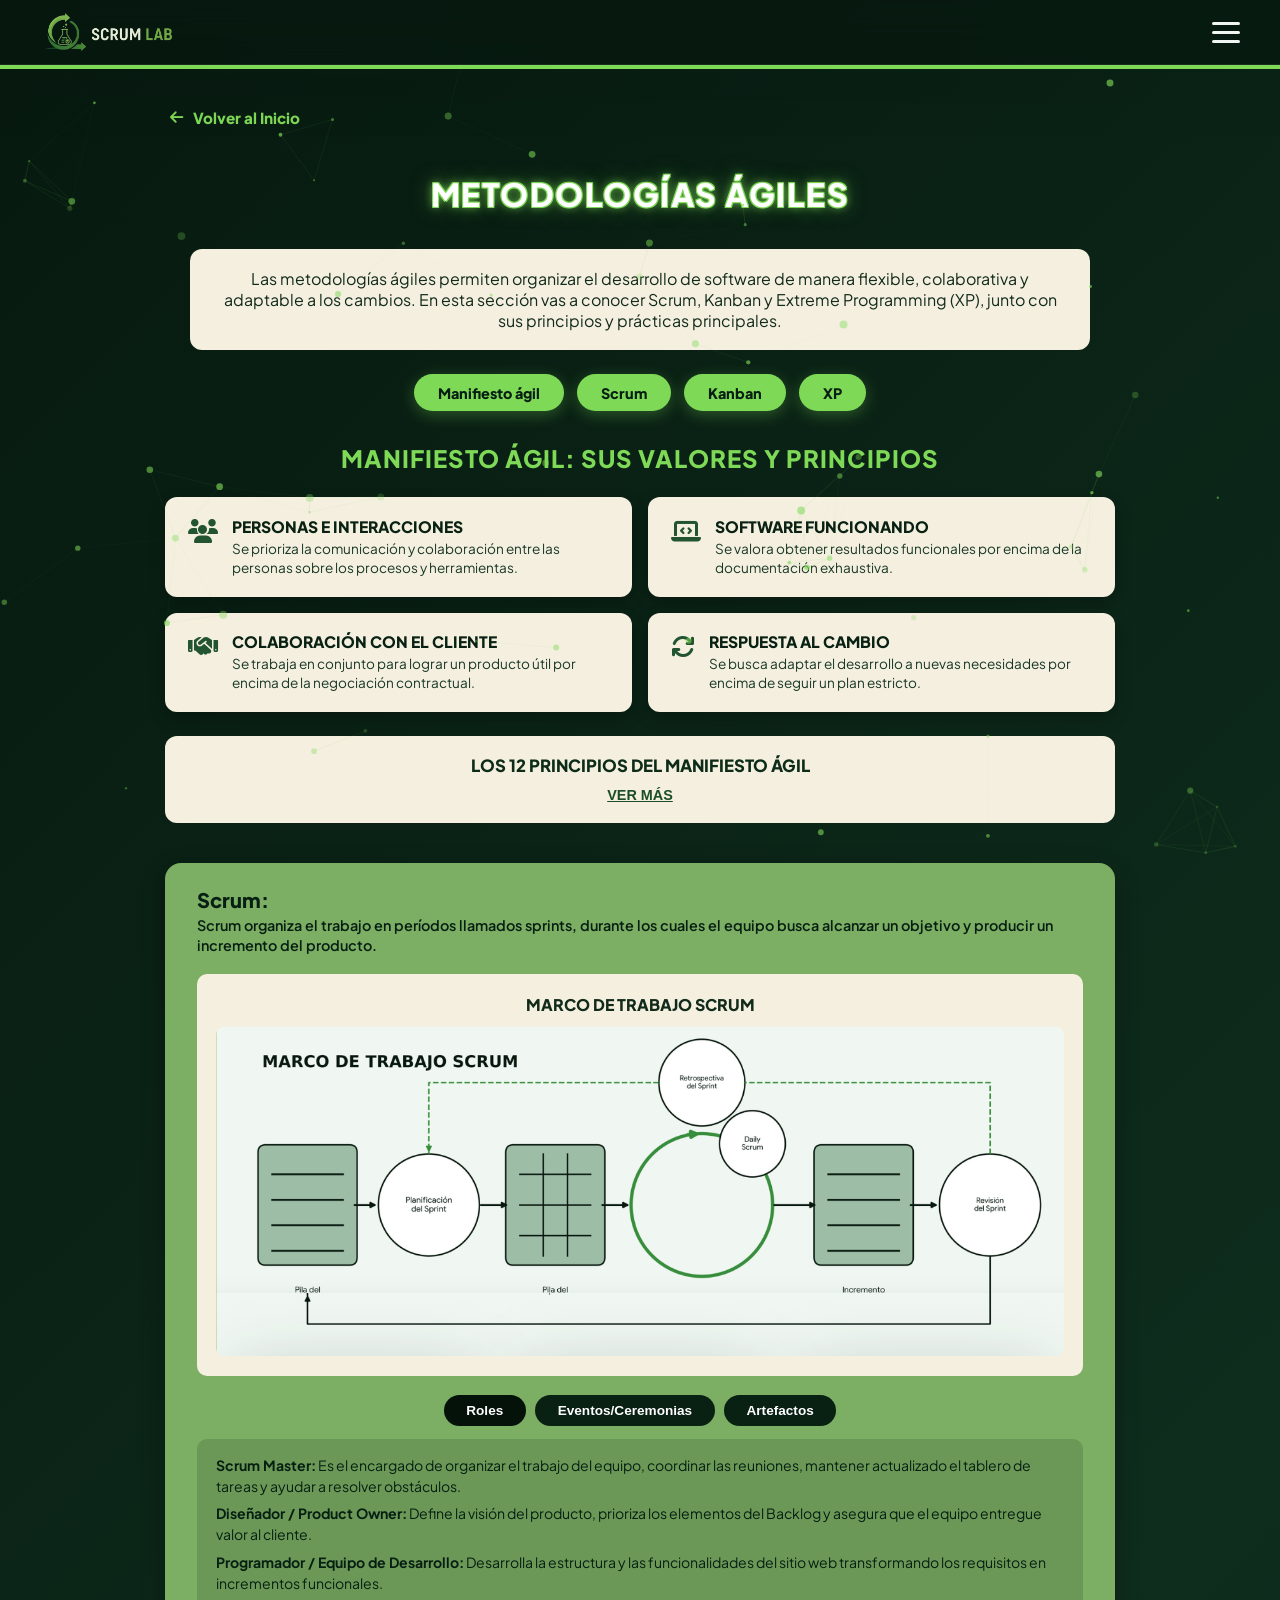
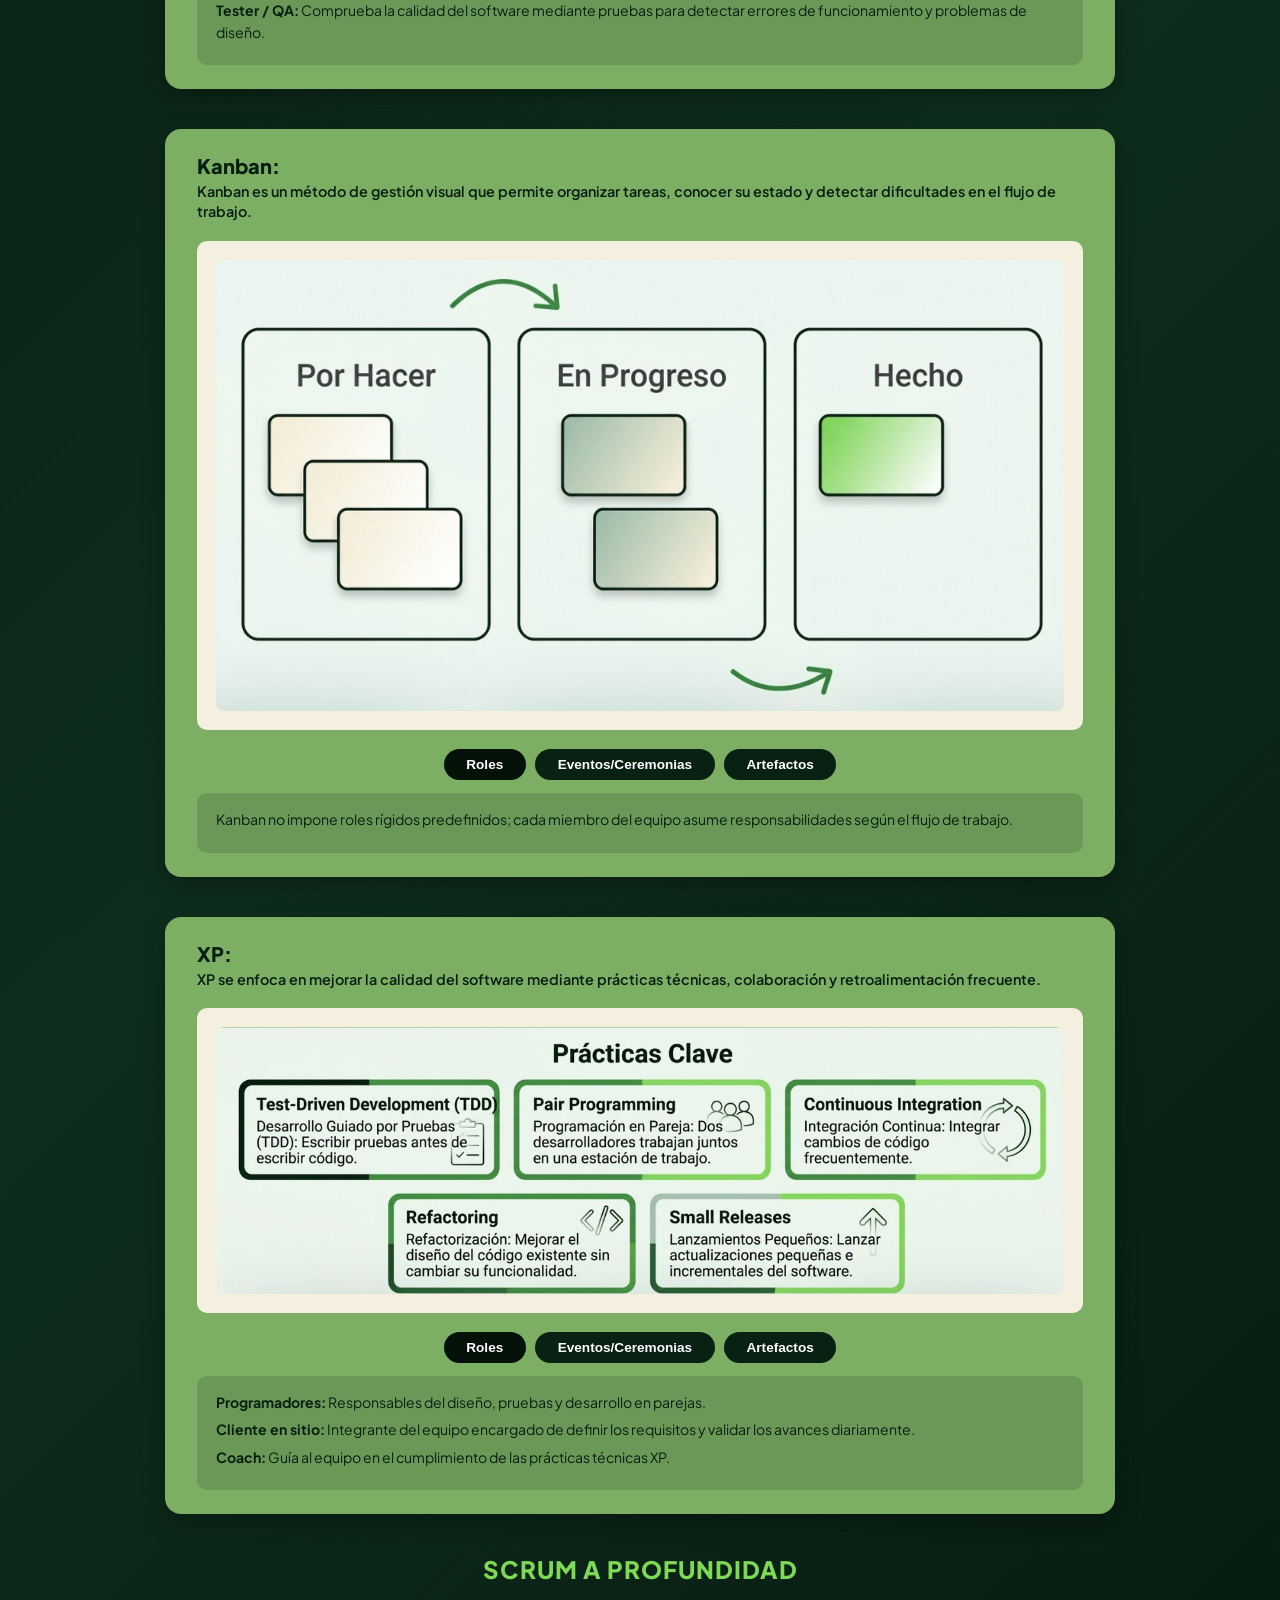
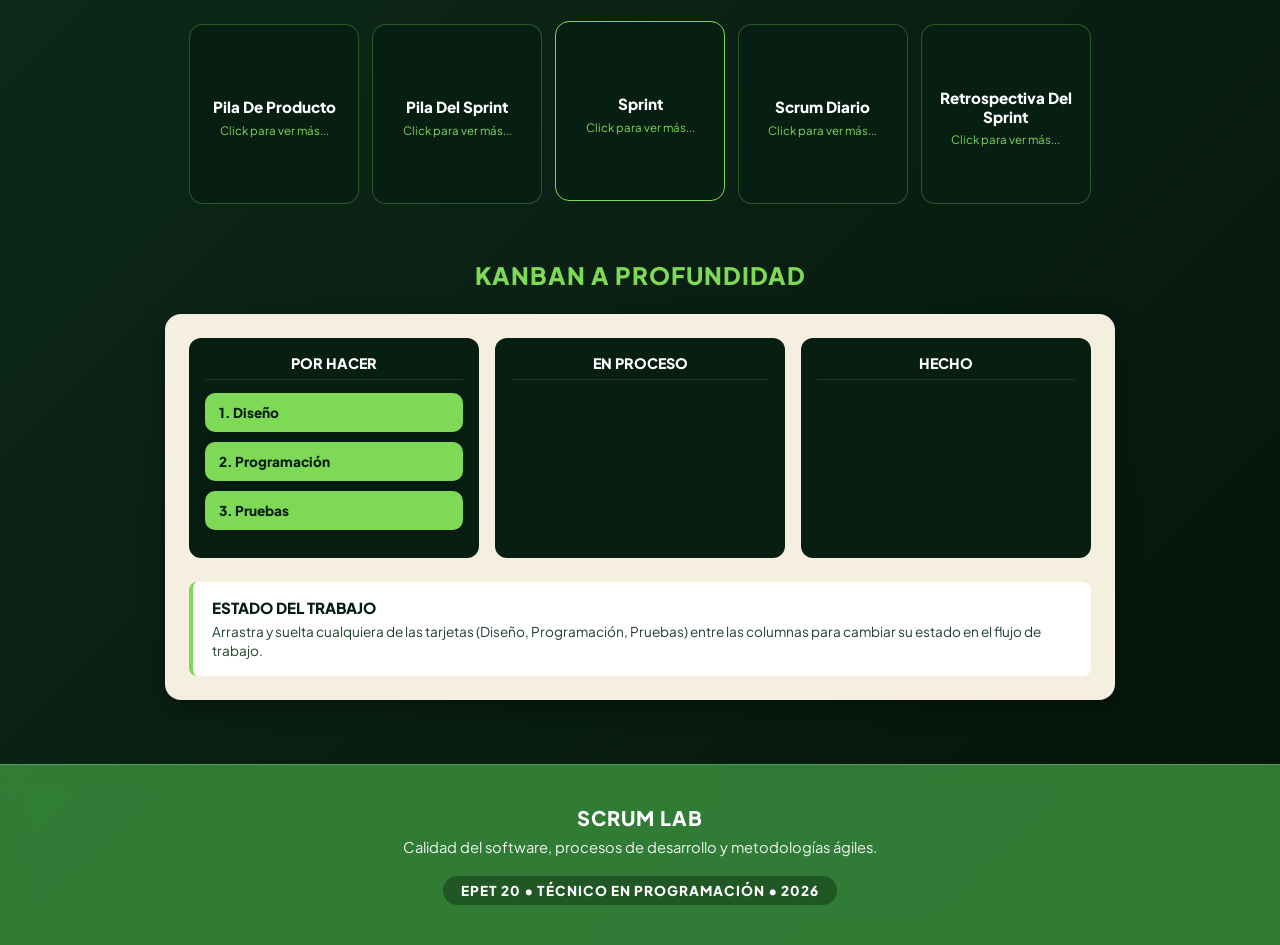
==== agiles.html @ 8c1c292a "Actualicé el diseño y los estilos" ====
<!DOCTYPE html>
<html lang="es">
<head>
  <meta charset="UTF-8">
  <meta name="viewport" content="width=device-width, initial-scale=1.0">
  <title>Metodologías Ágiles - SCRUM LAB</title>
  <link rel="stylesheet" href="https://cdnjs.cloudflare.com/ajax/libs/font-awesome/6.4.0/css/all.min.css">
  <link href="https://fonts.googleapis.com/css2?family=Plus+Jakarta+Sans:wght@300;400;600;700;800;900&display=swap" rel="stylesheet">
  <link rel="stylesheet" href="styles.css">
  <link rel="stylesheet" href="agiles.css">
</head>
<body>

  <canvas id="particles-canvas"></canvas>

  <header class="navbar">
    <a href="index.html" class="logo-mini-link">
      <div class="logo-mini">
        <img src="imagenes/logoheader.png" alt="Logo Scrum Lab Mini" class="header-logo-img">
      </div>
    </a>
    <button class="menu-toggle" id="menuBtn" aria-label="Abrir menú">
      <span></span>
      <span></span>
      <span></span>
    </button>
  </header>

  <!-- Mega Menú Desplegable -->
  <div class="mega-menu" id="megaMenu">
    <div class="mega-menu-content">
      <div class="menu-col">
        <h3><i class="fa-solid fa-shield-halved"></i> Gestión de la Calidad</h3>
        <ul>
          <li><a href="gestion.html"><i class="fa-solid fa-angle-right"></i> Fundamentos</a></li>
          <li><a href="gestion.html#aseguramiento"><i class="fa-solid fa-angle-right"></i> Técnicas de Aseguramiento</a></li>
          <li><a href="gestion.html#herramientas"><i class="fa-solid fa-angle-right"></i> Herramientas de Calidad</a></li>
        </ul>
      </div>

      <div class="menu-col">
        <h3><i class="fa-solid fa-diagram-project"></i> Procesos de Desarrollo</h3>
        <ul>
          <li><a href="procesos.html"><i class="fa-solid fa-angle-right"></i> Ciclo de Vida del Software</a></li>
          <li><a href="procesos.html#modelos-tradicionales"><i class="fa-solid fa-angle-right"></i> Modelos Tradicionales</a></li>
        </ul>

        <h3><i class="fa-solid fa-bolt"></i> Metodologías Ágiles</h3>
        <ul>
          <li><a href="agiles.html"><i class="fa-solid fa-angle-right"></i> Scrum, Kanban, XP</a></li>
          <li><a href="agiles.html#scrum-profundidad"><i class="fa-solid fa-angle-right"></i> Scrum a Profundidad</a></li>
          <li><a href="agiles.html#kanban-profundidad"><i class="fa-solid fa-angle-right"></i> Kanban a Profundidad</a></li>
        </ul>
      </div>

      <div class="menu-col">
        <h3><i class="fa-solid fa-graduation-cap"></i> Recursos y Aprendizaje</h3>
        <ul>
          <li><a href="recursos.html"><i class="fa-solid fa-angle-right"></i> Glosario</a></li>
          <li><a href="recursos.html"><i class="fa-solid fa-angle-right"></i> Preguntas Frecuentes</a></li>
          <li><a href="recursos.html"><i class="fa-solid fa-angle-right"></i> Enlaces de Interés</a></li>
          <li><a href="recursos.html"><i class="fa-solid fa-angle-right"></i> Ejercicios y Casos Prácticos</a></li>
        </ul>
      </div>

      <div class="menu-col">
        <h3><i class="fa-solid fa-users"></i> Sobre Nosotros</h3>
        <ul>
          <li><a href="nosotros.html"><i class="fa-solid fa-angle-right"></i> Información sobre el equipo</a></li>
          <li><a href="nosotros.html"><i class="fa-solid fa-angle-right"></i> Contacto</a></li>
        </ul>

        <h3><i class="fa-solid fa-scale-balanced"></i> Comparador</h3>
        <ul>
          <li><a href="index.html"><i class="fa-solid fa-angle-right"></i> Comparador de Metodologías</a></li>
        </ul>
      </div>
    </div>
  </div>

  <main class="page-container">
    <a href="index.html" class="back-btn"><i class="fa-solid fa-arrow-left"></i> Volver al Inicio</a>

    <!-- HERO DE METODOLOGÍAS ÁGILES -->
    <section class="hero-card-agiles">
      <h1 class="main-title-glow">METODOLOGÍAS ÁGILES</h1>
    </section>

    <div class="light-card wide-card text-center-card hero-intro-box">
      <p>Las metodologías ágiles permiten organizar el desarrollo de software de manera flexible, colaborativa y adaptable a los cambios. En esta sección vas a conocer Scrum, Kanban y Extreme Programming (XP), junto con sus principios y prácticas principales.</p>
    </div>

    <!-- NAVEGACIÓN RÁPIDA ENTRE SECCIONES -->
    <div class="nav-buttons-row">
      <a href="#manifiesto" class="agile-nav-btn">Manifiesto ágil</a>
      <a href="#scrum-section" class="agile-nav-btn">Scrum</a>
      <a href="#kanban-section" class="agile-nav-btn">Kanban</a>
      <a href="#xp-section" class="agile-nav-btn">XP</a>
    </div>

    <!-- SECCIÓN: MANIFIESTO ÁGIL -->
    <section id="manifiesto" class="section-wrapper">
      <div class="green-heading">
        <h2>MANIFIESTO ÁGIL: SUS VALORES Y PRINCIPIOS</h2>
      </div>

      <div class="values-grid">
        <div class="value-card" onclick="toggleValueDetail(this)">
          <div class="value-card-header">
            <i class="fa-solid fa-users value-icon"></i>
            <div>
              <h3>PERSONAS E INTERACCIONES</h3>
              <p>Se prioriza la comunicación y colaboración entre las personas sobre los procesos y herramientas.</p>
            </div>
          </div>
          <div class="value-detail">
            <p><strong>Detalle:</strong> La interacción constante en el equipo resuelve problemas más rápido que depender únicamente de procesos rígidos o herramientas complejas.</p>
          </div>
        </div>

        <div class="value-card" onclick="toggleValueDetail(this)">
          <div class="value-card-header">
            <i class="fa-solid fa-laptop-code value-icon"></i>
            <div>
              <h3>SOFTWARE FUNCIONANDO</h3>
              <p>Se valora obtener resultados funcionales por encima de la documentación exhaustiva.</p>
            </div>
          </div>
          <div class="value-detail">
            <p><strong>Detalle:</strong> La documentación es útil, pero la prueba definitiva de progreso es entregar versiones de software funcionales que aporten valor real.</p>
          </div>
        </div>

        <div class="value-card" onclick="toggleValueDetail(this)">
          <div class="value-card-header">
            <i class="fa-solid fa-handshake value-icon"></i>
            <div>
              <h3>COLABORACIÓN CON EL CLIENTE</h3>
              <p>Se trabaja en conjunto para lograr un producto útil por encima de la negociación contractual.</p>
            </div>
          </div>
          <div class="value-detail">
            <p><strong>Detalle:</strong> Trabajar en alianza estrecha con el cliente permite alinear el producto final con las necesidades cambiantes en tiempo real.</p>
          </div>
        </div>

        <div class="value-card" onclick="toggleValueDetail(this)">
          <div class="value-card-header">
            <i class="fa-solid fa-arrows-rotate value-icon"></i>
            <div>
              <h3>RESPUESTA AL CAMBIO</h3>
              <p>Se busca adaptar el desarrollo a nuevas necesidades por encima de seguir un plan estricto.</p>
            </div>
          </div>
          <div class="value-detail">
            <p><strong>Detalle:</strong> La agilidad abraza los cambios como oportunidades de mejora en lugar de verlos como imprevistos u obstáculos.</p>
          </div>
        </div>
      </div>

      <!-- TARJETA 12 PRINCIPIOS -->
      <div class="light-card principles-box">
        <h3>LOS 12 PRINCIPIOS DEL MANIFIESTO ÁGIL</h3>
        <button id="togglePrinciplesBtn" class="ver-mas-btn">VER MÁS</button>
        <div id="principlesContent" class="principles-list" style="display: none;">
          <ol>
            <li>Satisfacer al cliente mediante la entrega temprana y continua de software con valor.</li>
            <li>Aceptar que los requisitos cambien, incluso en etapas tardías del desarrollo.</li>
            <li>Entregar software funcional frecuentemente, entre pocas semanas y un par de meses.</li>
            <li>El equipo de desarrollo y los responsables del negocio deben trabajar juntos diariamente.</li>
            <li>Construir proyectos en torno a individuos motivados y darles el entorno necesario.</li>
            <li>El método más eficiente de comunicar información es la conversación cara a cara.</li>
            <li>El software funcionando es la medida principal de progreso.</li>
            <li>Los procesos ágiles promueven el desarrollo sostenible a un ritmo constante.</li>
            <li>La atención continua a la excelencia técnica y al buen diseño mejora la agilidad.</li>
            <li>La simplicidad, o el arte de maximizar la cantidad de trabajo no realizado, es esencial.</li>
            <li>Las mejores arquitecturas, requisitos y diseños emergen de equipos autoorganizados.</li>
            <li>A intervalos regulares, el equipo reflexiona sobre cómo ser más eficaz para ajustar su comportamiento.</li>
          </ol>
        </div>
      </div>
    </section>

    <!-- SECCIÓN: SCRUM -->
    <section id="scrum-section" class="section-wrapper green-frame-card">
      <div class="frame-header">
        <h2>Scrum:</h2>
        <p>Scrum organiza el trabajo en períodos llamados sprints, durante los cuales el equipo busca alcanzar un objetivo y producir un incremento del producto.</p>
      </div>

      <div class="diagram-container">
        <h3>MARCO DE TRABAJO SCRUM</h3>
        <div class="agile-image-frame">
          <img src="imagenes/marco-trabajo-scrum.png" alt="Marco de trabajo Scrum" class="process-diagram-image" onerror="this.src='https://via.placeholder.com/700x320/e8f4ec/122a1a?text=Diagrama+Marco+de+Trabajo+Scrum'">
        </div>
      </div>

      <div class="tab-buttons">
        <button class="tab-btn active" onclick="showTab('scrum', 'roles', this)">Roles</button>
        <button class="tab-btn" onclick="showTab('scrum', 'eventos', this)">Eventos/Ceremonias</button>
        <button class="tab-btn" onclick="showTab('scrum', 'artefactos', this)">Artefactos</button>
      </div>

      <div class="tab-content-container">
        <div id="scrum-roles" class="tab-pane active">
          <p><strong>Scrum Master:</strong> Es el encargado de organizar el trabajo del equipo, coordinar las reuniones, mantener actualizado el tablero de tareas y ayudar a resolver obstáculos.</p>
          <p><strong>Diseñador / Product Owner:</strong> Define la visión del producto, prioriza los elementos del Backlog y asegura que el equipo entregue valor al cliente.</p>
          <p><strong>Programador / Equipo de Desarrollo:</strong> Desarrolla la estructura y las funcionalidades del sitio web transformando los requisitos en incrementos funcionales.</p>
          <p><strong>Tester / QA:</strong> Comprueba la calidad del software mediante pruebas para detectar errores de funcionamiento y problemas de diseño.</p>
        </div>
        <div id="scrum-eventos" class="tab-pane">
          <p><strong>Sprint Planning:</strong> Reunión inicial donde se define el objetivo del Sprint y se seleccionan las tareas a desarrollar.</p>
          <p><strong>Daily Scrum:</strong> Reunión diaria de 15 minutos para sincronizar actividades y detectar bloqueos.</p>
          <p><strong>Sprint Review:</strong> Demostración del incremento terminado a los interesados al final del Sprint.</p>
          <p><strong>Sprint Retrospective:</strong> Evaluación interna del equipo para identificar mejoras en el proceso de trabajo.</p>
        </div>
        <div id="scrum-artefactos" class="tab-pane">
          <p><strong>Product Backlog:</strong> Lista priorizada de todas las características, funciones y requisitos del proyecto.</p>
          <p><strong>Sprint Backlog:</strong> Conjunto de elementos del Product Backlog seleccionados para ser completados en el Sprint actual.</p>
          <p><strong>Incremento:</strong> La suma de todos los elementos completados durante un Sprint que cumplen la definición de "Hecho".</p>
        </div>
      </div>
    </section>

    <!-- SECCIÓN: KANBAN -->
    <section id="kanban-section" class="section-wrapper green-frame-card">
      <div class="frame-header">
        <h2>Kanban:</h2>
        <p>Kanban es un método de gestión visual que permite organizar tareas, conocer su estado y detectar dificultades en el flujo de trabajo.</p>
      </div>

      <div class="diagram-container">
        <div class="agile-image-frame">
          <img src="imagenes/tablero-kanban.png" alt="Tablero Kanban" class="process-diagram-image" onerror="this.src='https://via.placeholder.com/700x320/e8f4ec/122a1a?text=Diagrama+Tablero+Kanban'">
        </div>
      </div>

      <div class="tab-buttons">
        <button class="tab-btn active" onclick="showTab('kanban', 'roles', this)">Roles</button>
        <button class="tab-btn" onclick="showTab('kanban', 'eventos', this)">Eventos/Ceremonias</button>
        <button class="tab-btn" onclick="showTab('kanban', 'artefactos', this)">Artefactos</button>
      </div>

      <div class="tab-content-container">
        <div id="kanban-roles" class="tab-pane active">
          <p>Kanban no impone roles rígidos predefinidos; cada miembro del equipo asume responsabilidades según el flujo de trabajo.</p>
        </div>
        <div id="kanban-eventos" class="tab-pane">
          <p><strong>Reuniones de Cadencia:</strong> Revisiones del flujo de trabajo y reuniones diarias de stand-up para analizar el estado de las tarjetas en el tablero.</p>
        </div>
        <div id="kanban-artefactos" class="tab-pane">
          <p><strong>Tablero Kanban:</strong> Herramienta visual dividida en columnas (Por Hacer, En Proceso, Hecho) que refleja el estado real del trabajo.</p>
          <p><strong>Límites WIP:</strong> Restricciones explícitas en el número máximo de tareas simultáneas por columna.</p>
        </div>
      </div>
    </section>

<!-- SECCIÓN: XP -->
    <section id="xp-section" class="section-wrapper green-frame-card">
      <div class="frame-header">
        <h2>XP:</h2>
        <p>XP se enfoca en mejorar la calidad del software mediante prácticas técnicas, colaboración y retroalimentación frecuente.</p>
      </div>

      <div class="diagram-container">
        <div class="agile-image-frame">
          <img src="imagenes/practicas-clave-xp.png" alt="Prácticas clave de Extreme Programming (XP)" class="process-diagram-image" onerror="this.src='https://via.placeholder.com/700x320/e8f4ec/122a1a?text=Diagrama+Prácticas+XP'">
        </div>
      </div>

      <div class="tab-buttons">
        <button class="tab-btn active" onclick="showTab('xp', 'roles', this)">Roles</button>
        <button class="tab-btn" onclick="showTab('xp', 'eventos', this)">Eventos/Ceremonias</button>
        <button class="tab-btn" onclick="showTab('xp', 'artefactos', this)">Artefactos</button>
      </div>

      <div class="tab-content-container">
        <div id="xp-roles" class="tab-pane active">
          <p><strong>Programadores:</strong> Responsables del diseño, pruebas y desarrollo en parejas.</p>
          <p><strong>Cliente en sitio:</strong> Integrante del equipo encargado de definir los requisitos y validar los avances diariamente.</p>
          <p><strong>Coach:</strong> Guía al equipo en el cumplimiento de las prácticas técnicas XP.</p>
        </div>
        <div id="xp-eventos" class="tab-pane">
          <p><strong>Juego de la Planificación:</strong> Definición de lanzamientos e iteraciones entre el cliente y el equipo técnico.</p>
          <p><strong>Stand-up Meeting:</strong> Breve reunión diaria para coordinar el trabajo en pareja.</p>
        </div>
        <div id="xp-artefactos" class="tab-pane">
          <p><strong>Historias de Usuario:</strong> Tarjetas breves escritas por el cliente que describen la funcionalidad esperada.</p>
          <p><strong>Pruebas Automatizadas:</strong> Conjunto de tests que garantizan que el código no sufra regresiones.</p>
        </div>
      </div>
    </section>

    <!-- SECCIÓN: SCRUM A PROFUNDIDAD -->
    <section id="scrum-profundidad" class="section-wrapper">
      <div class="green-heading">
        <h2>SCRUM A PROFUNDIDAD</h2>
      </div>

      <div class="scrum-deep-container">
        <div class="scrum-deep-card" onclick="expandScrumCard(this)">
          <h4>Pila de producto</h4>
          <p class="summary-text">Click para ver más...</p>
          <div class="expanded-info">
            <p>Es el listado dinámico y priorizado de todas las funcionalidades, mejoras y correcciones requeridas en el producto. El Product Owner se encarga de mantenerlo actualizado.</p>
          </div>
        </div>

        <div class="scrum-deep-card" onclick="expandScrumCard(this)">
          <h4>Pila del sprint</h4>
          <p class="summary-text">Click para ver más...</p>
          <div class="expanded-info">
            <p>Es el conjunto de tareas seleccionadas de la Pila de Producto que el equipo se compromete a completar durante el Sprint actual.</p>
          </div>
        </div>

        <div class="scrum-deep-card active-card" onclick="expandScrumCard(this)">
          
          <h4>Sprint</h4>
          <p class="summary-text">Click para ver más...</p>
          <div class="expanded-info">
            <p>Es el corazón de Scrum: un contenedor de tiempo fijo (usualmente de 1 a 4 semanas) durante el cual se crea un incremento de producto terminado y utilizable.</p>
          </div>
        </div>

        <div class="scrum-deep-card" onclick="expandScrumCard(this)">
          <h4>Scrum diario</h4>
          <p class="summary-text">Click para ver más...</p>
          <div class="expanded-info">
            <p>Una reunión de 15 minutos en la que el equipo evalúa el progreso hacia el Objetivo del Sprint, sincroniza las tareas y detecta bloqueos.</p>
          </div>
        </div>

        <div class="scrum-deep-card" onclick="expandScrumCard(this)">
          <h4>Retrospectiva del sprint</h4>
          <p class="summary-text">Click para ver más...</p>
          <div class="expanded-info">
            <p>Reunión al finalizar el Sprint donde el equipo inspecciona su forma de trabajar para planificar mejoras continuas.</p>
          </div>
        </div>
      </div>
    </section>

    <!-- SECCIÓN: KANBAN A PROFUNDIDAD (TABLERO DRAG & DROP) -->
    <section id="kanban-profundidad" class="section-wrapper">
      <div class="green-heading">
        <h2>KANBAN A PROFUNDIDAD</h2>
      </div>

      <div class="kanban-interactive-wrapper">
        <div class="kanban-board">
          
          <!-- COLUMNA 1: POR HACER -->
          <div class="kanban-column" data-status="POR HACER" ondragover="allowDrop(event)" ondrop="drop(event)">
            <h3>POR HACER</h3>
            <div class="kanban-cards-container">
              <div class="kanban-task-card" draggable="true" ondragstart="drag(event)" id="task-1" data-task="Diseño" data-desc="Fase de conceptualización de la interfaz y maquetación de wireframes.">
                1. Diseño
              </div>
              <div class="kanban-task-card" draggable="true" ondragstart="drag(event)" id="task-2" data-task="Programación" data-desc="Escritura del código HTML, CSS y JavaScript para dar funcionalidad al sitio web.">
                2. Programación
              </div>
              <div class="kanban-task-card" draggable="true" ondragstart="drag(event)" id="task-3" data-task="Pruebas" data-desc="Ejecución de casos de prueba para garantizar la calidad y usabilidad.">
                3. Pruebas
              </div>
            </div>
          </div>

          <!-- COLUMNA 2: EN PROCESO -->
          <div class="kanban-column" data-status="EN PROCESO" ondragover="allowDrop(event)" ondrop="drop(event)">
            <h3>EN PROCESO</h3>
            <div class="kanban-cards-container">
              <!-- Tarjetas soltadas aquí -->
            </div>
          </div>

          <!-- COLUMNA 3: HECHO -->
          <div class="kanban-column" data-status="HECHO" ondragover="allowDrop(event)" ondrop="drop(event)">
            <h3>HECHO</h3>
            <div class="kanban-cards-container">
              <!-- Tarjetas completadas -->
            </div>
          </div>

        </div>

        <div class="kanban-status-info" id="kanbanStatusInfo">
          <h4 id="statusTitle">ESTADO DEL TRABAJO</h4>
          <p id="statusDescription">Arrastra y suelta cualquiera de las tarjetas (Diseño, Programación, Pruebas) entre las columnas para cambiar su estado en el flujo de trabajo.</p>
        </div>
      </div>
    </section>

  </main>

  <footer class="footer-banner">
    <h2>SCRUM LAB</h2>
    <p>Calidad del software, procesos de desarrollo y metodologías ágiles.</p>
    <div class="epet-tag">
      EPET 20 • TÉCNICO EN PROGRAMACIÓN • 2026
    </div>
  </footer>

  <script src="gestion.js"></script>
  <script src="agiles.js"></script>
</body>
</html>
---- styles.css ----
:root {
  --bg-gradient: linear-gradient(135deg, #07190f 0%, #0e2d1d 50%, #05140b 100%);
  --highlight-card-bg: rgba(56, 142, 60, 0.22);
  --highlight-card-border: rgba(126, 217, 87, 0.45);
  --card-hover-border: rgba(126, 217, 87, 0.85);
  --card-glow: rgba(126, 217, 87, 0.25);

  --accent-green: #388e3c;
  --accent-lime: #7ed957;
  --text-light: #f0f7f2;
  --text-dark: #0b2114;
  --text-muted: #9ebda7;

  --font-family: 'Plus Jakarta Sans', sans-serif;
  --radius-sm: 12px;
  --radius-md: 18px;
  --radius-lg: 26px;
}

* {
  box-sizing: border-box;
  margin: 0;
  padding: 0;
}

html {
  scroll-behavior: smooth;
}

body {
  font-family: var(--font-family);
  background: var(--bg-gradient);
  color: var(--text-light);
  min-height: 100vh;
  position: relative;
  overflow-x: hidden;
}


#particles-canvas {
  position: fixed;
  top: 0;
  left: 0;
  width: 100%;
  height: 100%;
  pointer-events: none;
  z-index: 0;
}

.navbar {
  position: fixed;
  top: 0;
  left: 0;
  right: 0;
  height: 65px;
  background: rgba(7, 25, 15, 0.75);
  backdrop-filter: blur(14px);
  -webkit-backdrop-filter: blur(14px);
  display: flex;
  align-items: center;
  justify-content: space-between;
  padding: 0 2rem;
  z-index: 100;
  border-bottom: 1px solid rgba(255, 255, 255, 0.08);
}

.logo-mini {
  display: flex;
  align-items: center;
}

.header-logo-img {
  max-height: 40px;
  width: auto;
  object-fit: contain;
}

.menu-toggle {
  background: transparent;
  border: none;
  cursor: pointer;
  display: flex;
  flex-direction: column;
  gap: 6px;
  padding: 8px;
  z-index: 101;
}

.menu-toggle span {
  display: block;
  width: 28px;
  height: 3px;
  background-color: var(--text-light);
  border-radius: 3px;
  transition: all 0.3s ease;
}

.menu-toggle.active span:nth-child(1) {
  transform: translateY(9px) rotate(45deg);
}
.menu-toggle.active span:nth-child(2) {
  opacity: 0;
}
.menu-toggle.active span:nth-child(3) {
  transform: translateY(-9px) rotate(-45deg);
}

.mega-menu {
  position: fixed;
  top: 65px;
  left: 0;
  width: 100%;
  background: rgba(235, 242, 232, 0.96);
  backdrop-filter: blur(20px);
  box-shadow: 0 20px 40px rgba(0,0,0,0.5);
  max-height: 0;
  overflow: hidden;
  transition: max-height 0.4s ease-in-out;
  z-index: 99;
  border-bottom: 4px solid var(--accent-lime);
}

.mega-menu.open {
  max-height: 85vh;
  overflow-y: auto;
}

.mega-menu-content {
  max-width: 1200px;
  margin: 0 auto;
  padding: 2.5rem 2rem;
  display: grid;
  grid-template-columns: repeat(auto-fit, minmax(220px, 1fr));
  gap: 2rem;
  color: var(--text-dark);
}

.menu-col h3 {
  font-size: 0.95rem;
  color: #0d381d;
  text-transform: uppercase;
  letter-spacing: 0.5px;
  margin-bottom: 1rem;
  border-bottom: 2px solid #a3d9b1;
  padding-bottom: 0.4rem;
  display: flex;
  align-items: center;
  gap: 8px;
}

.menu-col ul {
  list-style: none;
  margin-bottom: 1.5rem;
}

.menu-col li {
  margin-bottom: 0.6rem;
}

.menu-col a {
  text-decoration: none;
  color: #1f422c;
  font-weight: 600;
  font-size: 0.9rem;
  transition: all 0.2s ease;
  display: flex;
  align-items: center;
  gap: 6px;
}

.menu-col a i {
  font-size: 0.8rem;
  transition: transform 0.2s ease;
}

.menu-col a:hover {
  color: #076127;
}

.menu-col a:hover i {
  transform: translateX(5px);
}

.main-container {
  position: relative;
  z-index: 1;
  max-width: 1050px;
  margin: 85px auto 40px auto;
  padding: 0 1.5rem;
}

.hero-section {
  text-align: center;
  margin-bottom: 2rem;
}

.main-logo-wrapper {
  display: flex;
  justify-content: center;
  margin-bottom: 0.5rem;
}

.main-logo-img {
  width: 100%;
  max-width: 270px;
  height: auto;
  object-fit: contain;
  filter: drop-shadow(0 10px 20px rgba(0,0,0,0.4));
}

.subtitle {
  font-size: 1.05rem;
  color: var(--text-muted);
  max-width: 650px;
  margin: 0.5rem auto 0 auto;
  font-weight: 400;
  line-height: 1.5;
}

.sections-title {
  text-align: center;
  font-size: 1.35rem;
  font-weight: 800;
  letter-spacing: 2px;
  color: #ffffff;
  margin-bottom: 1.8rem;
  text-transform: uppercase;
  text-shadow: 0 2px 10px rgba(0,0,0,0.5);
}

.sections-grid {
  display: grid;
  grid-template-columns: repeat(3, 1fr);
  gap: 1.3rem;
}

.card-link {
  text-decoration: none;
  color: inherit;
  display: block;
}

.card-link.full-width {
  grid-column: 1 / -1;
}

.highlight-style {
  background: var(--highlight-card-bg);
  backdrop-filter: blur(14px);
  -webkit-backdrop-filter: blur(14px);
  border: 1px solid var(--highlight-card-border);
  border-radius: var(--radius-md);
  padding: 1.5rem;
  transition: all 0.35s cubic-bezier(0.25, 0.8, 0.25, 1);
  box-shadow: 0 10px 30px rgba(0, 0, 0, 0.3);
  height: 100%;
  display: flex;
  flex-direction: column;
}

.highlight-style:hover {
  transform: translateY(-6px);
  border-color: var(--card-hover-border);
  box-shadow: 0 14px 35px rgba(0, 0, 0, 0.45), 0 0 20px var(--card-glow);
}

.card-header {
  display: flex;
  align-items: center;
  gap: 10px;
  margin-bottom: 0.8rem;
  border-bottom: 1px solid rgba(126, 217, 87, 0.25);
  padding-bottom: 0.6rem;
}

.card-header i {
  font-size: 1.5rem;
  color: var(--accent-lime);
  flex-shrink: 0;
}

.card-header h3 {
  font-size: 1.05rem;
  font-weight: 700;
  line-height: 1.3;
  color: #ffffff;
}

.card-list {
  list-style: none;
  padding-left: 0;
}

.card-list li {
  font-size: 0.88rem;
  color: #c9e6d2;
  margin-bottom: 0.4rem;
  position: relative;
  padding-left: 14px;
  line-height: 1.4;
}

.card-list li::before {
  content: "•";
  position: absolute;
  left: 0;
  color: var(--accent-lime);
  font-size: 1.1rem;
  line-height: 1;
}

.card-desc {
  font-size: 0.88rem;
  color: #c9e6d2;
  line-height: 1.5;
}

.horizontal-card {
  flex-direction: row;
  align-items: center;
  padding: 1.2rem 2.2rem;
  gap: 2rem;
}

.card-header-horizontal {
  display: flex;
  align-items: center;
  gap: 12px;
}

.card-header-horizontal i {
  font-size: 1.8rem;
  color: var(--accent-lime);
}

.card-header-horizontal h3 {
  font-size: 1.15rem;
  font-weight: 700;
  color: #ffffff;
  white-space: nowrap;
}

.divider-vertical {
  width: 1px;
  height: 38px;
  background: rgba(126, 217, 87, 0.3);
}

.inline-list {
  display: flex;
  flex-direction: column;
  gap: 0.3rem;
}

.footer-banner {
  background: rgba(56, 142, 60, 0.85);
  backdrop-filter: blur(12px);
  color: #ffffff;
  text-align: center;
  padding: 2.5rem 1.5rem;
  margin-top: 4rem;
  position: relative;
  z-index: 1;
  border-top: 1px solid rgba(255,255,255,0.2);
}

.footer-banner h2 {
  font-size: 1.25rem;
  letter-spacing: 1px;
  margin-bottom: 0.5rem;
  font-weight: 800;
}

.footer-banner p {
  font-size: 0.92rem;
  opacity: 0.95;
  margin-bottom: 1.2rem;
}

.epet-tag {
  display: inline-block;
  font-weight: 800;
  letter-spacing: 1px;
  font-size: 0.85rem;
  background: rgba(0,0,0,0.3);
  padding: 6px 18px;
  border-radius: 20px;
}

@media (max-width: 850px) {
  .sections-grid {
    grid-template-columns: repeat(2, 1fr);
  }
}

@media (max-width: 580px) {
  .sections-grid {
    grid-template-columns: 1fr;
  }
  .horizontal-card {
    flex-direction: column;
    align-items: flex-start;
    gap: 1rem;
  }
  .divider-vertical {
    width: 100%;
    height: 1px;
  }
}
---- agiles.css ----
/* =========================================================
   ESTILOS COMPLETOS Y OPTIMIZADOS - METODOLOGÍAS ÁGILES (agiles.css)
   ========================================================= */

/* Corrección de espaciado superior para evitar que la barra de navegación tape el contenido */
.page-container {
  padding-top: 100px;
  max-width: 1100px;
  margin: 0 auto;
  padding-left: 1rem;
  padding-right: 1rem;
}

/* =========================================================
   ESTILO DEL BOTÓN "VOLVER AL INICIO" (UBICADO MÁS A LA DERECHA)
   ========================================================= */
.back-btn {
  display: inline-flex;
  align-items: center;
  gap: 0.6rem;
  background: transparent;
  color: #7ed957;
  border: none;
  padding: 0.5rem 0;
  font-weight: 800;
  font-size: 0.95rem;
  text-decoration: none;
  margin-bottom: 1.5rem;
  margin-left: 4rem; /* <--- Ajusta este valor (ej. 2rem, 4rem o píxeles) según qué tan a la derecha lo quieras */
  transition: all 0.3s ease;
}

.back-btn:hover {
  color: #96e673;
  transform: translateX(-4px);
}

.hero-card-agiles {
  background: transparent !important;
  border: none !important;
  box-shadow: none !important;
  text-align: center;
  padding: 1rem 0 1rem 0;
}

/* Estilo y visibilidad del título principal */
.main-title-glow {
  font-size: 2rem;
  font-weight: 900;
  text-transform: uppercase;
  letter-spacing: 1.5px;
  color: #ffffff;
  text-align: center;
  text-shadow: 
    0 0 8px rgba(126, 217, 87, 0.8),
    0 0 20px rgba(126, 217, 87, 0.5),
    -1px -1px 0 #7ed957,
     1px -1px 0 #7ed957,
    -1px  1px 0 #7ed957,
     1px  1px 0 #7ed957;
  margin: 0 auto 1.2rem auto;
  line-height: 1.2;
}

/* Centrado global para títulos de sección */
.green-heading {
  text-align: center;
  margin-bottom: 1.5rem;
}

.green-heading h2 {
  text-align: center !important;
  font-size: 1.5rem;
  font-weight: 900;
  color: #7ed957;
  text-transform: uppercase;
  letter-spacing: 1px;
}

.hero-intro-box {
  margin-bottom: 1.5rem;
  background: #f4efdf;
  border-radius: 12px;
  padding: 1.2rem 1.5rem;
  color: #122a1a;
  max-width: 900px;
  margin-left: auto;
  margin-right: auto;
  text-align: center;
}

.nav-buttons-row {
  display: flex;
  justify-content: center;
  gap: 0.8rem;
  flex-wrap: wrap;
  margin-bottom: 2rem;
}

.agile-nav-btn {
  background: #7ed957;
  color: #071f13;
  padding: 0.6rem 1.5rem;
  border-radius: 20px;
  font-weight: 800;
  text-decoration: none;
  font-size: 0.9rem;
  box-shadow: 0 4px 15px rgba(126, 217, 87, 0.3);
  transition: all 0.3s ease;
}

.agile-nav-btn:hover {
  transform: translateY(-2px);
  background: #96e673;
}

/* =========================================================
   MANIFIESTO ÁGIL (VALORES Y PRINCIPIOS)
   ========================================================= */

.values-grid {
  display: grid;
  grid-template-columns: repeat(2, 1fr);
  gap: 1rem;
  margin-bottom: 1.5rem;
  max-width: 950px;
  margin-left: auto;
  margin-right: auto;
}

.value-card {
  background: #f4efdf;
  border-radius: 12px;
  padding: 1.1rem 1.3rem;
  color: #122a1a;
  cursor: pointer;
  border: 2px solid transparent;
  transition: all 0.3s ease;
  box-shadow: 0 6px 15px rgba(0,0,0,0.25);
}

.value-card:hover {
  border-color: #7ed957;
  transform: translateY(-2px);
}

.value-card-header {
  display: flex;
  align-items: flex-start;
  gap: 0.9rem;
}

.value-icon {
  font-size: 1.5rem;
  color: #235431;
  margin-top: 2px;
}

.value-card h3 {
  font-size: 0.98rem;
  font-weight: 900;
  color: #092113;
  margin-bottom: 0.2rem;
}

.value-card p {
  font-size: 0.85rem;
  line-height: 1.4;
  color: #1a3826;
}

.value-detail {
  max-height: 0;
  overflow: hidden;
  transition: max-height 0.3s ease, margin-top 0.3s ease;
  background: rgba(126, 217, 87, 0.15);
  border-radius: 8px;
  padding: 0 0.6rem;
}

.value-card.open .value-detail {
  max-height: 100px;
  margin-top: 0.6rem;
  padding: 0.6rem;
  font-size: 0.82rem;
}

.principles-box {
  background: #f4efdf;
  border-radius: 12px;
  padding: 1.2rem 1.5rem;
  text-align: center;
  color: #122a1a;
  max-width: 950px;
  margin: 0 auto 2.5rem auto;
}

.principles-box h3 {
  font-size: 1.05rem;
  font-weight: 900;
  color: #0c2b18;
  margin-bottom: 0.4rem;
}

.ver-mas-btn {
  background: transparent;
  border: none;
  color: #1b4d27;
  font-weight: 800;
  text-decoration: underline;
  cursor: pointer;
  font-size: 0.9rem;
}

.principles-list {
  text-align: left;
  margin-top: 1rem;
  padding-top: 0.8rem;
  border-top: 2px solid #a8cbb1;
}

.principles-list ol {
  padding-left: 1.2rem;
  display: flex;
  flex-direction: column;
  gap: 0.4rem;
  font-size: 0.88rem;
  line-height: 1.4;
  color: #183623;
}

/* =========================================================
   MARCOS DE METODOLOGÍAS (SCRUM, KANBAN, XP)
   ========================================================= */

.green-frame-card {
  background: #7cae63;
  border-radius: 16px;
  padding: 1.5rem 2rem;
  color: #071f13;
  box-shadow: 0 8px 25px rgba(0,0,0,0.3);
  margin-bottom: 2.5rem;
  max-width: 950px;
  margin-left: auto;
  margin-right: auto;
}

.frame-header h2 {
  font-size: 1.25rem;
  font-weight: 900;
  margin-bottom: 0.2rem;
  color: #071f13;
}

.frame-header p {
  font-size: 0.9rem;
  font-weight: 600;
  line-height: 1.4;
  margin-bottom: 1.2rem;
}

.diagram-container {
  background: #f4efdf;
  border-radius: 10px;
  padding: 1.2rem;
  text-align: center;
  margin-bottom: 1.2rem;
  width: 100%;
  box-sizing: border-box;
  overflow: hidden;
}

.diagram-container h3 {
  font-size: 1rem;
  font-weight: 800;
  color: #122a1a;
  margin-bottom: 0.8rem;
}

/* AJUSTE PARA QUE NINGUNA IMAGEN SE SALGA DE LA TARJETA */
.agile-image-frame {
  width: 100%;
  max-width: 100%;
  display: flex;
  justify-content: center;
  align-items: center;
  overflow: hidden;
}

.process-diagram-image {
  max-width: 100%;
  height: auto;
  object-fit: contain;
  border-radius: 8px;
  display: block;
  margin: 0 auto;
}

.xp-practices-grid {
  display: flex;
  flex-wrap: wrap;
  justify-content: center;
  gap: 0.8rem;
}

.xp-card {
  background: #e5edd8;
  border: 1px solid #7ed957;
  border-radius: 8px;
  padding: 0.8rem 1rem;
  width: min(100%, 200px);
  text-align: left;
}

.xp-card h4 {
  font-size: 0.85rem;
  font-weight: 800;
  color: #0d2b1a;
  margin-bottom: 0.2rem;
}

.xp-card p {
  font-size: 0.78rem;
  color: #1a3826;
  line-height: 1.3;
}

/* BOTONES PESTAÑAS (TABS) */
.tab-buttons {
  display: flex;
  gap: 0.6rem;
  justify-content: center;
  margin-bottom: 0.8rem;
  flex-wrap: wrap;
}

.tab-btn {
  background: #092113;
  color: #ffffff;
  border: none;
  padding: 0.5rem 1.4rem;
  border-radius: 16px;
  font-weight: 800;
  font-size: 0.85rem;
  cursor: pointer;
  transition: all 0.2s ease;
}

.tab-btn.active, .tab-btn:hover {
  background: #04120a;
}

.tab-content-container {
  background: rgba(7, 31, 19, 0.15);
  border-radius: 10px;
  padding: 1rem 1.2rem;
  color: #071f13;
}

.tab-pane {
  display: none;
  font-size: 0.88rem;
  line-height: 1.5;
}

.tab-pane.active {
  display: block;
}

.tab-pane p {
  margin-bottom: 0.4rem;
}

/* =========================================================
   SCRUM A PROFUNDIDAD
   ========================================================= */

.scrum-deep-container {
  display: flex;
  gap: 0.8rem;
  overflow-x: auto;
  padding: 1rem 0;
  justify-content: center;
  flex-wrap: wrap;
  max-width: 950px;
  margin: 0 auto 2.5rem auto;
}

.scrum-deep-card {
  background: #071f13;
  border: 1px solid rgba(126, 217, 87, 0.3);
  border-radius: 14px;
  padding: 1.4rem 1rem 1rem 1rem;
  width: 170px;
  min-height: 180px;
  color: #ffffff;
  cursor: pointer;
  position: relative;
  transition: all 0.3s ease;
  display: flex;
  flex-direction: column;
  justify-content: center;
  align-items: center;
  text-align: center;
  box-sizing: border-box;
}

.scrum-deep-card:hover, .scrum-deep-card.active-card {
  border-color: #7ed957;
  transform: translateY(-3px);
}


.scrum-deep-card h4 {
  font-size: 0.95rem;
  font-weight: 800;
  margin-bottom: 0.4rem;
  text-transform: capitalize;
}

.summary-text {
  font-size: 0.72rem;
  color: #7ed957;
}

.expanded-info {
  display: none;
  font-size: 0.78rem;
  color: #d1ebd8;
  line-height: 1.3;
  margin-top: 0.6rem;
}

.scrum-deep-card.open .expanded-info {
  display: block;
}

.scrum-deep-card.open .summary-text {
  display: none;
}

/* =========================================================
   KANBAN A PROFUNDIDAD
   ========================================================= */

.kanban-interactive-wrapper {
  background: #f4efdf;
  border-radius: 16px;
  padding: 1.5rem;
  box-shadow: 0 8px 25px rgba(0,0,0,0.3);
  max-width: 950px;
  margin: 0 auto 3rem auto;
}

.kanban-board {
  display: grid;
  grid-template-columns: repeat(3, 1fr);
  gap: 1rem;
  margin-bottom: 1.5rem;
}

.kanban-column {
  background: #071f13;
  border-radius: 12px;
  padding: 1rem;
  min-height: 220px;
  display: flex;
  flex-direction: column;
}

.kanban-column h3 {
  color: #ffffff;
  font-size: 0.9rem;
  font-weight: 900;
  text-align: center;
  margin-bottom: 0.8rem;
  border-bottom: 1px solid rgba(255,255,255,0.1);
  padding-bottom: 0.4rem;
}

.kanban-cards-container {
  flex-grow: 1;
  display: flex;
  flex-direction: column;
  gap: 0.6rem;
}

.kanban-task-card {
  background: #7ed957;
  color: #071f13;
  padding: 0.7rem 0.9rem;
  border-radius: 10px;
  font-weight: 800;
  font-size: 0.85rem;
  cursor: grab;
  box-shadow: 0 3px 8px rgba(0,0,0,0.2);
  user-select: none;
}

.kanban-task-card:active {
  cursor: grabbing;
}

.kanban-status-info {
  background: #ffffff;
  border-left: 4px solid #7ed957;
  border-radius: 8px;
  padding: 1rem 1.2rem;
  color: #122a1a;
}

.kanban-status-info h4 {
  font-size: 0.95rem;
  font-weight: 800;
  margin-bottom: 0.3rem;
  color: #071f13;
}

.kanban-status-info p {
  font-size: 0.85rem;
  line-height: 1.4;
  color: #21402c;
}

/* Responsivo para pantallas móviles */
@media (max-width: 768px) {
  .values-grid {
    grid-template-columns: 1fr;
  }
  .kanban-board {
    grid-template-columns: 1fr;
  }
  .scrum-deep-card {
    width: 100%;
  }
}
#sdlc,
#kanban-profundidad {
  scroll-margin-top: 100px;
}
#sdlc,
#scrum-profundidad {
  scroll-margin-top: 100px;
}
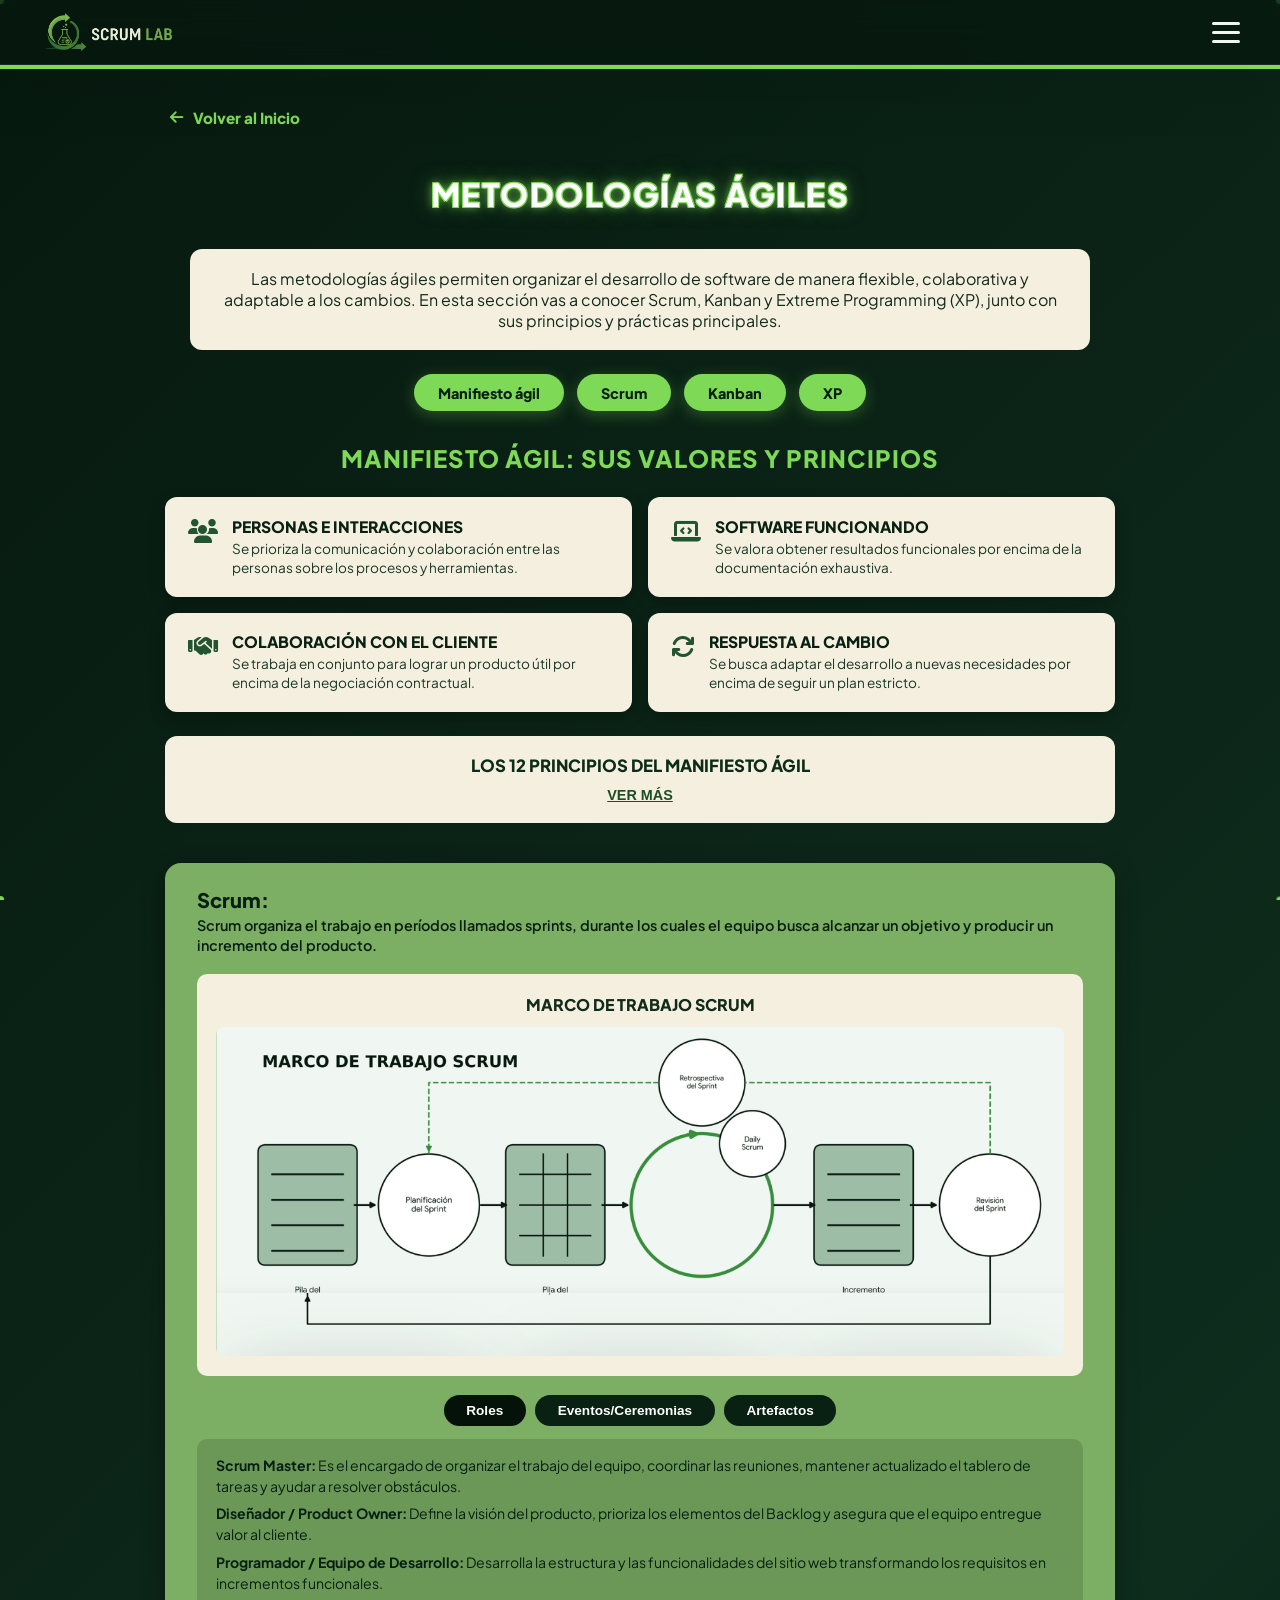
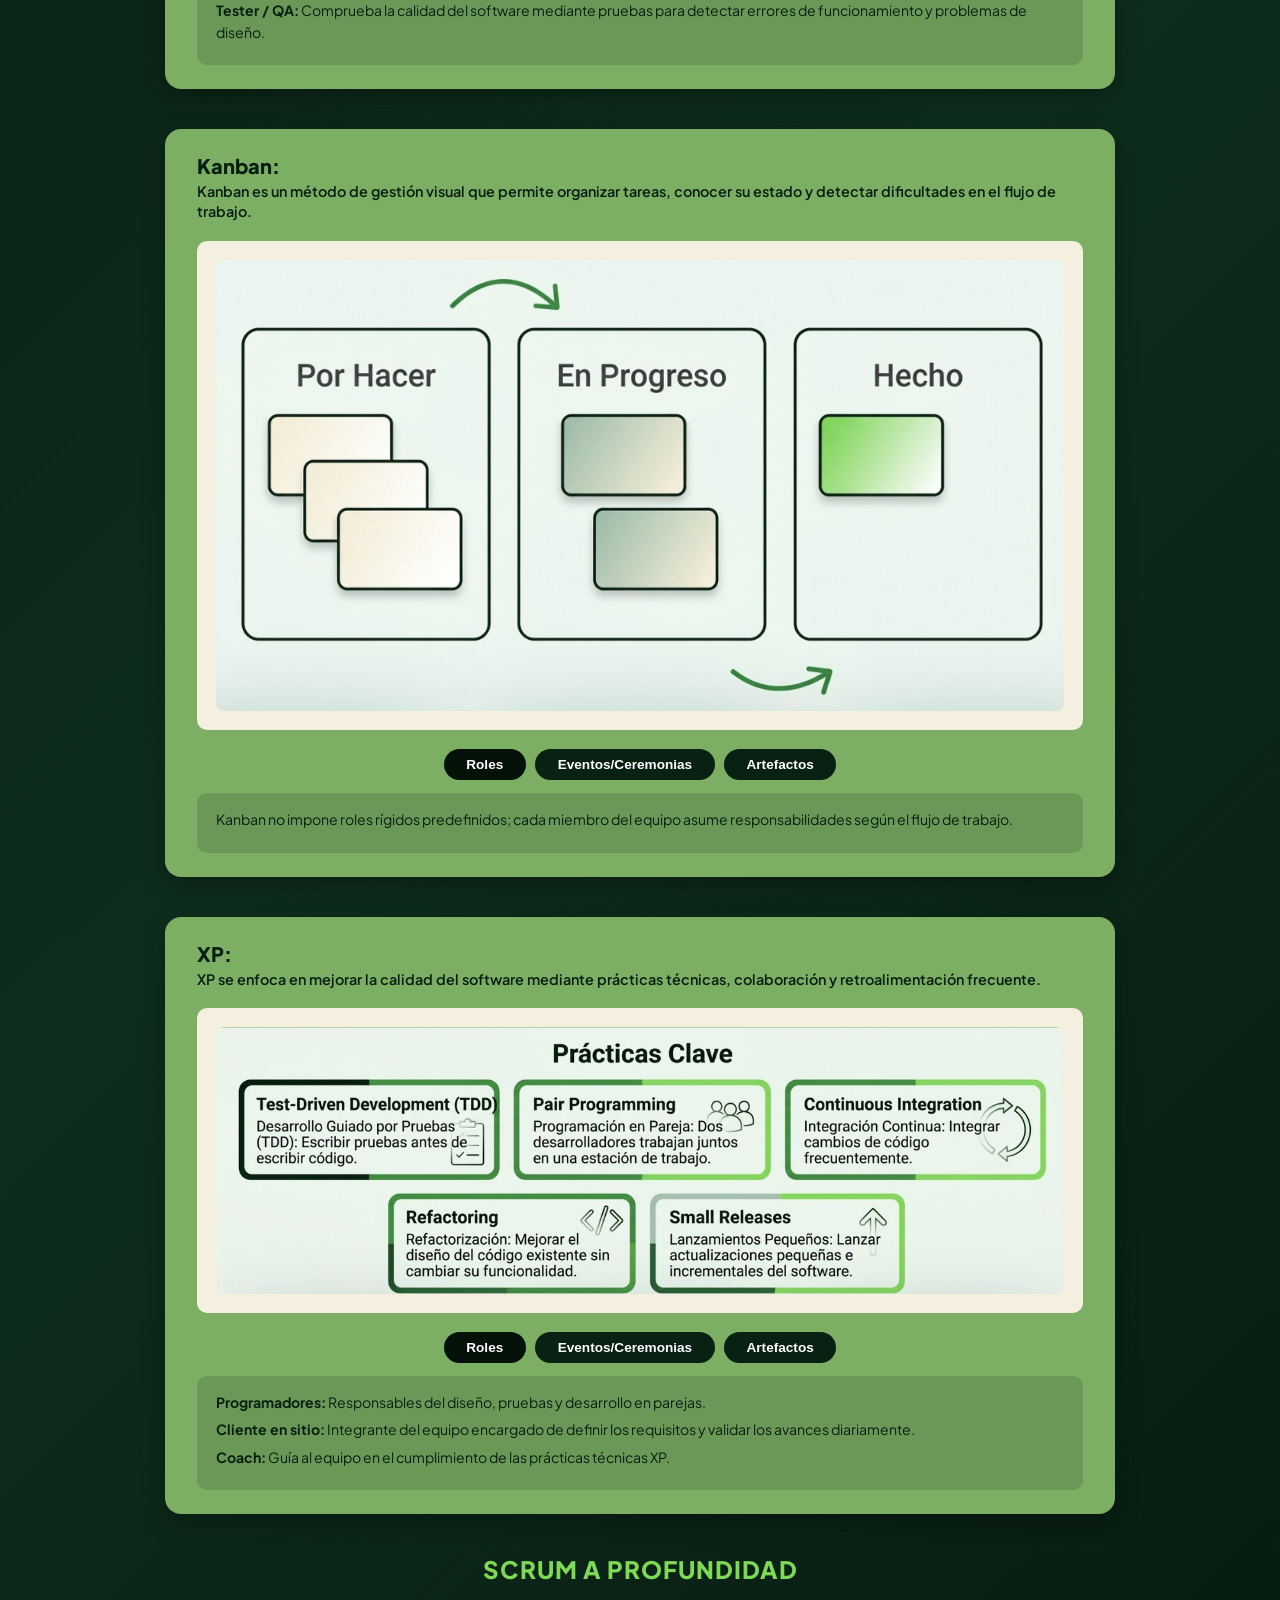
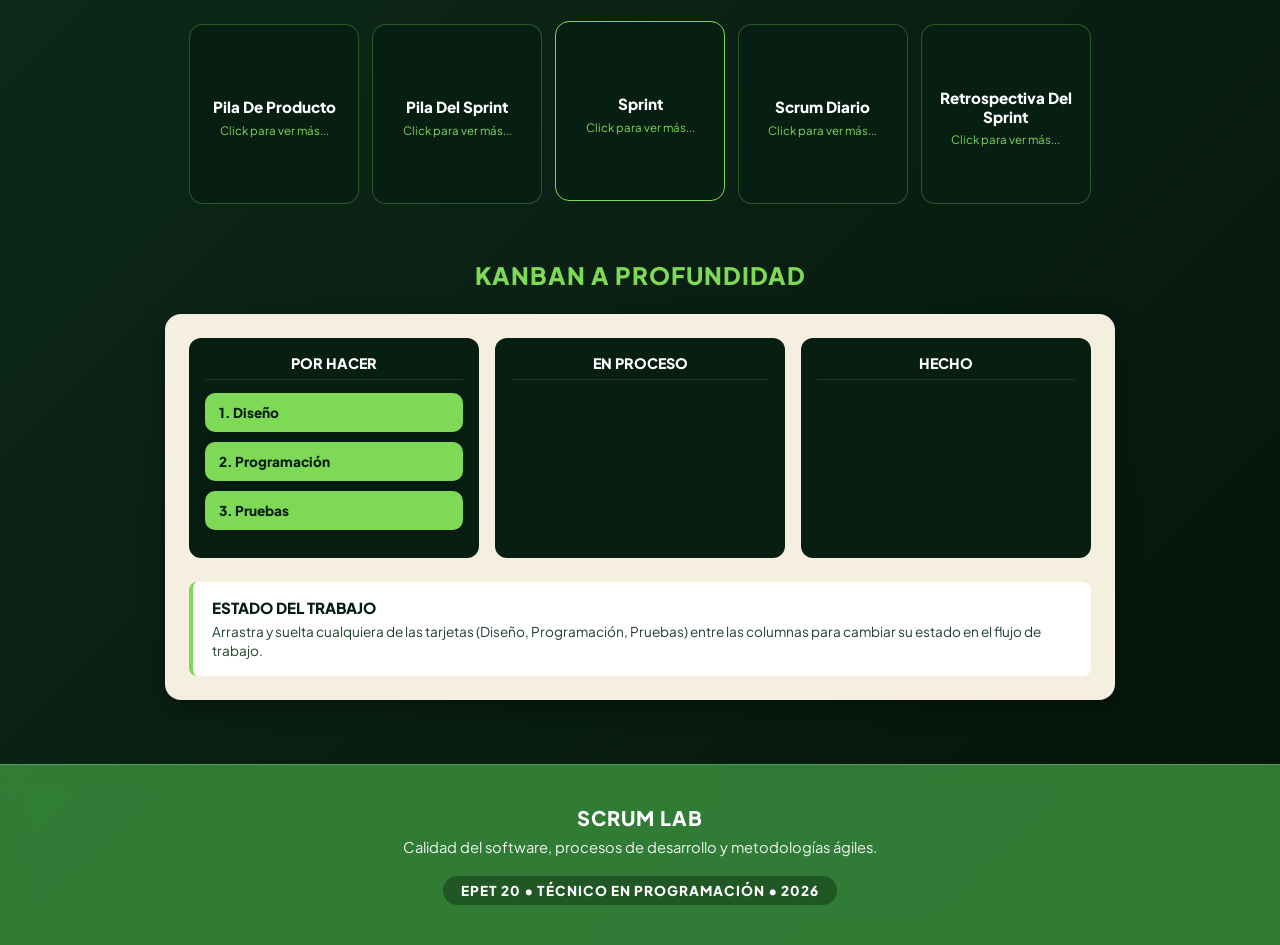
==== commit 7084b0e7: "Agregando cambios" ====
--- a/agiles.html
+++ b/agiles.html
@@ -48,8 +48,8 @@
         <h3><i class="fa-solid fa-bolt"></i> Metodologías Ágiles</h3>
         <ul>
           <li><a href="agiles.html"><i class="fa-solid fa-angle-right"></i> Scrum, Kanban, XP</a></li>
-          <li><a href="agiles.html#scrum-profundidad"><i class="fa-solid fa-angle-right"></i> Scrum a Profundidad</a></li>
-          <li><a href="agiles.html#kanban-profundidad"><i class="fa-solid fa-angle-right"></i> Kanban a Profundidad</a></li>
+          <li><a href="agiles.html"><i class="fa-solid fa-angle-right"></i> Scrum a Profundidad</a></li>
+          <li><a href="agiles.html"><i class="fa-solid fa-angle-right"></i> Kanban a Profundidad</a></li>
         </ul>
       </div>
 
@@ -57,22 +57,27 @@
         <h3><i class="fa-solid fa-graduation-cap"></i> Recursos y Aprendizaje</h3>
         <ul>
           <li><a href="recursos.html"><i class="fa-solid fa-angle-right"></i> Glosario</a></li>
-          <li><a href="recursos.html"><i class="fa-solid fa-angle-right"></i> Preguntas Frecuentes</a></li>
-          <li><a href="recursos.html"><i class="fa-solid fa-angle-right"></i> Enlaces de Interés</a></li>
+          <li><a href="recursos.html#preguntas-frecuentes"><i class="fa-solid fa-angle-right"></i> Preguntas Frecuentes</a></li>
+          <li><a href="recursos.html#enlaces-de-interes"><i class="fa-solid fa-angle-right"></i> Enlaces de Interés</a></li>
           <li><a href="recursos.html"><i class="fa-solid fa-angle-right"></i> Ejercicios y Casos Prácticos</a></li>
         </ul>
       </div>
 
       <div class="menu-col">
+        <h3><i class="fa-solid fa-scale-balanced"></i> Comparador de Metodologías</h3>
+        <ul>
+          <li><a href="comparador.html"><i class="fa-solid fa-angle-right"></i> Ir al Comparador</a></li>
+        </ul>
+
+        <h3><i class="fa-solid fa-square-poll-vertical"></i> Encuesta de Preferencias</h3>
+        <ul>
+          <li><a href="encuesta.html"><i class="fa-solid fa-angle-right"></i> Ir a la Encuesta</a></li>
+        </ul>
+
         <h3><i class="fa-solid fa-users"></i> Sobre Nosotros</h3>
         <ul>
           <li><a href="nosotros.html"><i class="fa-solid fa-angle-right"></i> Información sobre el equipo</a></li>
           <li><a href="nosotros.html"><i class="fa-solid fa-angle-right"></i> Contacto</a></li>
-        </ul>
-
-        <h3><i class="fa-solid fa-scale-balanced"></i> Comparador</h3>
-        <ul>
-          <li><a href="index.html"><i class="fa-solid fa-angle-right"></i> Comparador de Metodologías</a></li>
         </ul>
       </div>
     </div>
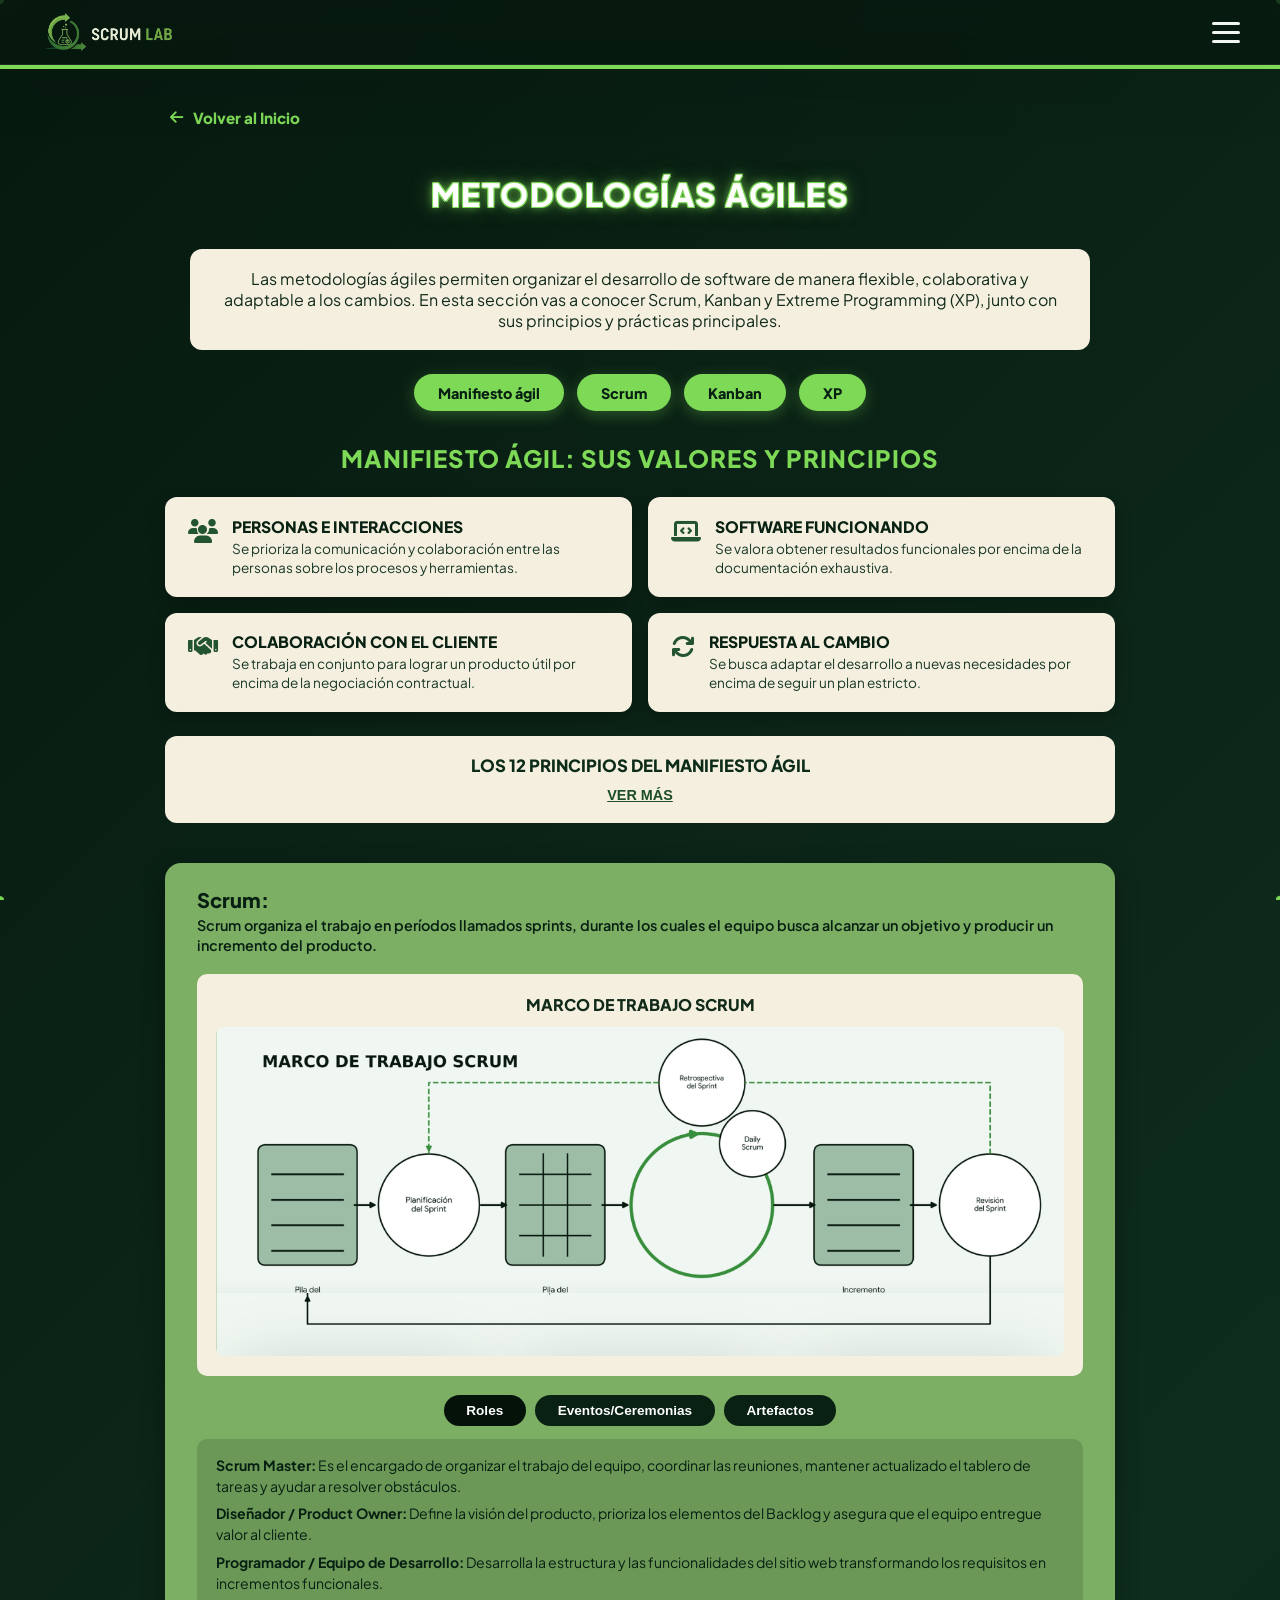
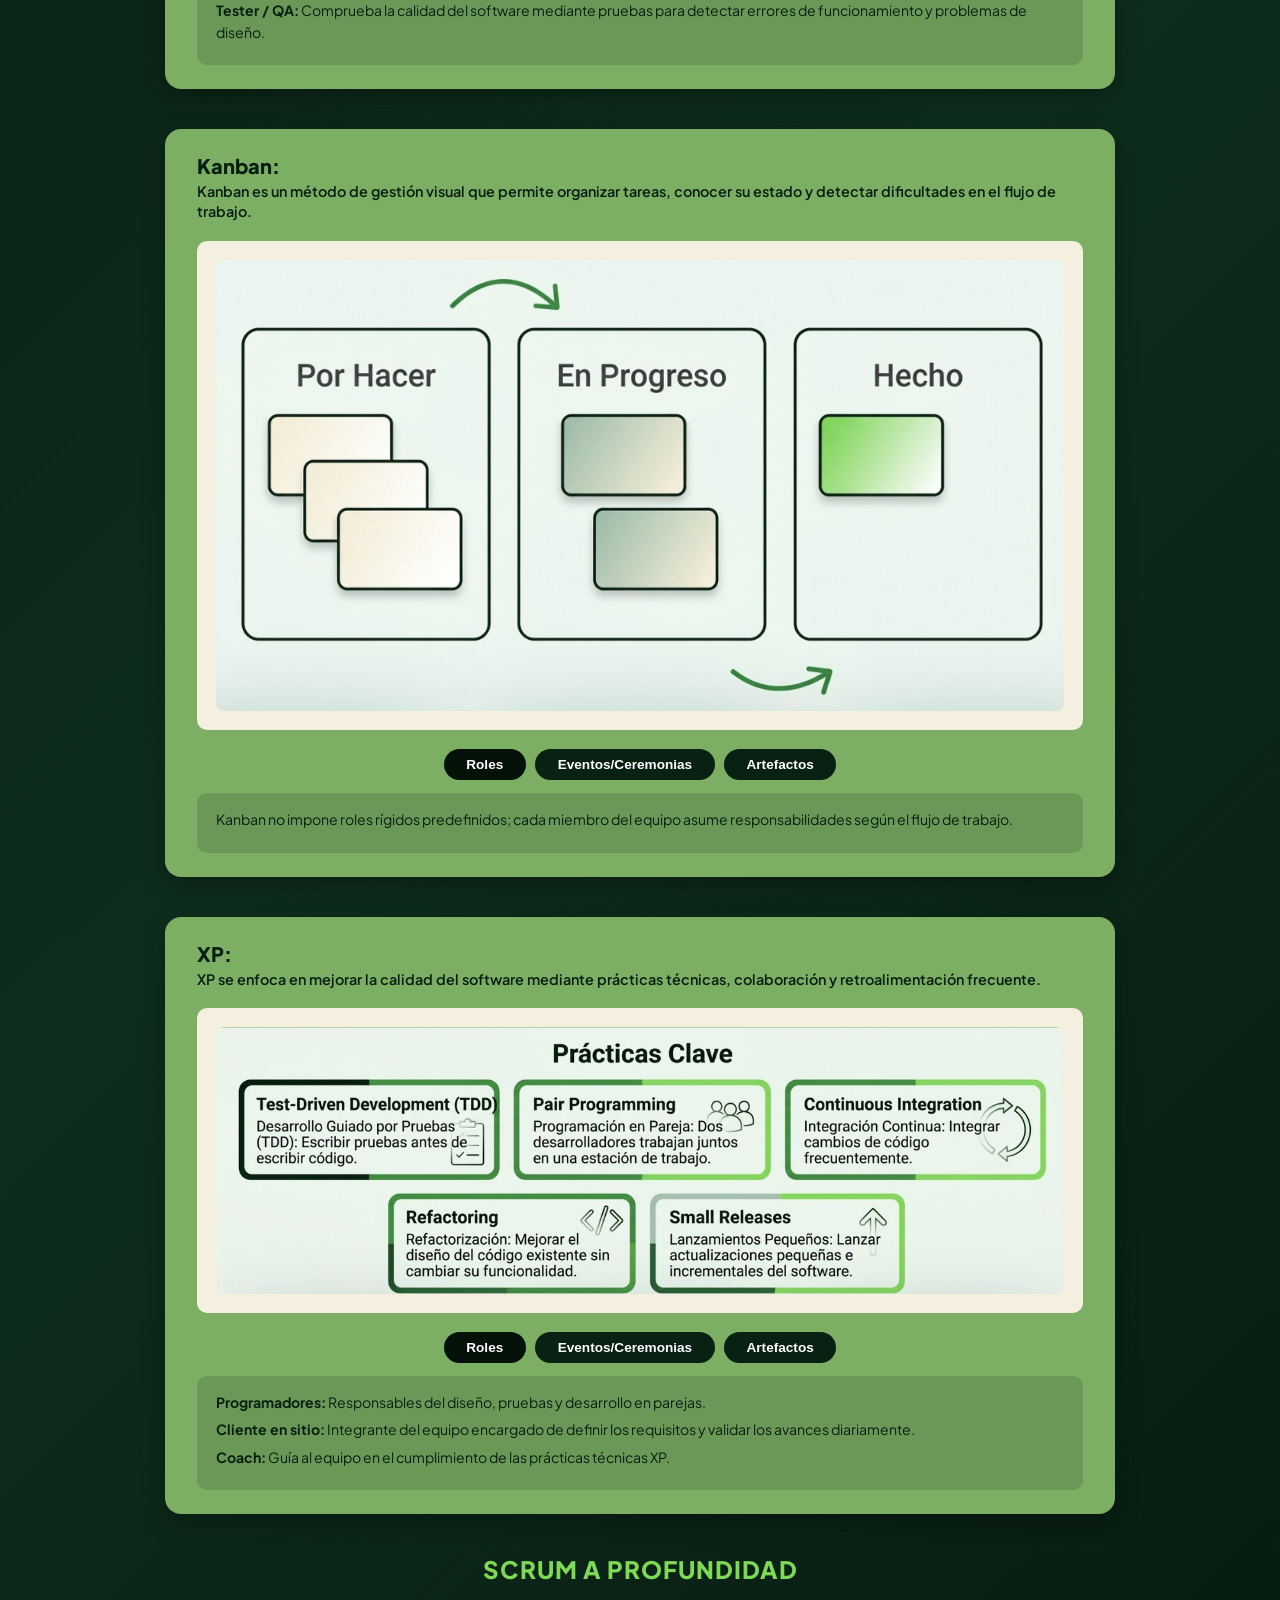
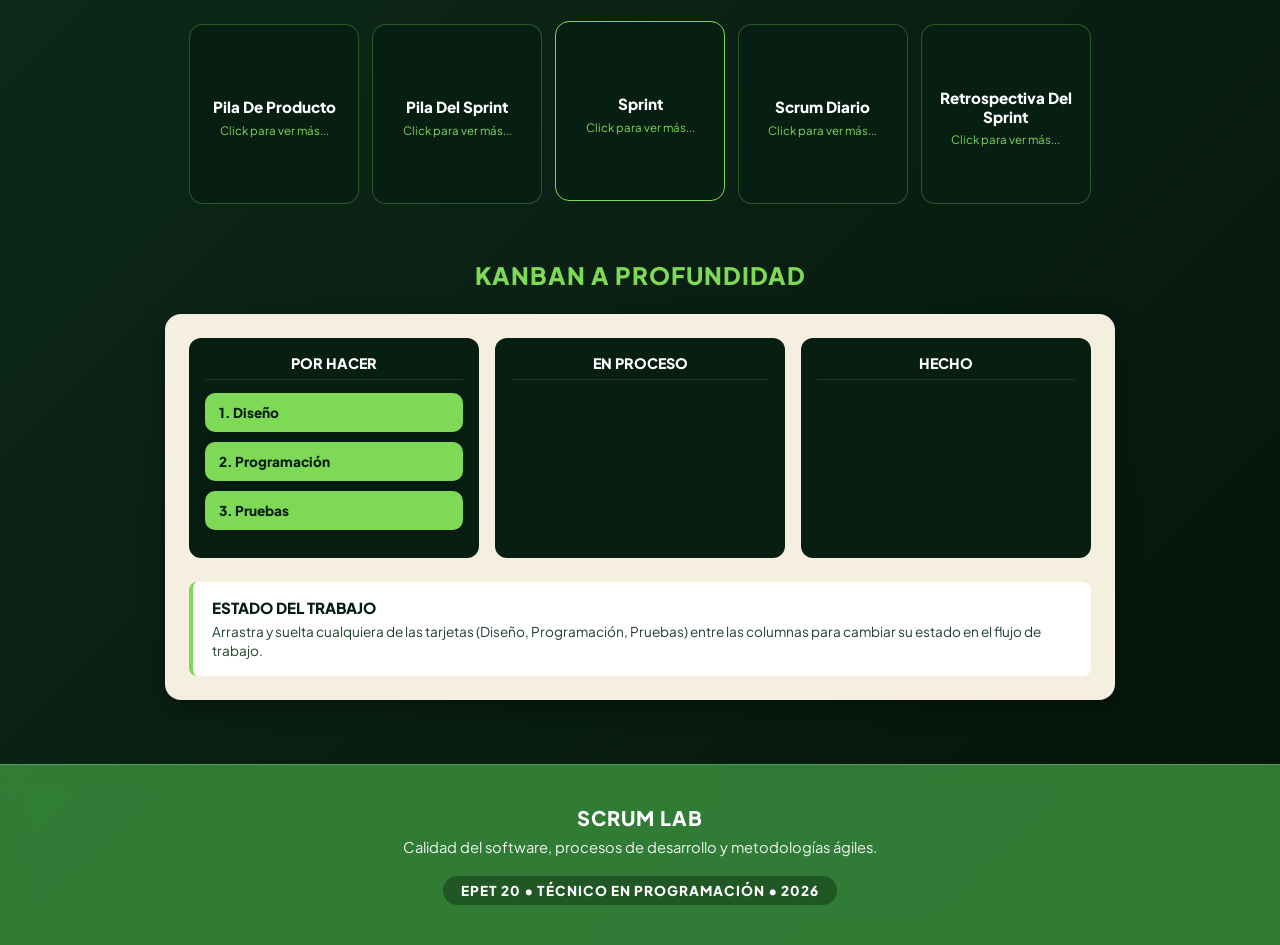
==== commit ee0e500b: "Modificando menu de navegacion" ====
--- a/agiles.html
+++ b/agiles.html
@@ -48,8 +48,8 @@
         <h3><i class="fa-solid fa-bolt"></i> Metodologías Ágiles</h3>
         <ul>
           <li><a href="agiles.html"><i class="fa-solid fa-angle-right"></i> Scrum, Kanban, XP</a></li>
-          <li><a href="agiles.html"><i class="fa-solid fa-angle-right"></i> Scrum a Profundidad</a></li>
-          <li><a href="agiles.html"><i class="fa-solid fa-angle-right"></i> Kanban a Profundidad</a></li>
+          <li><a href="agiles.html#scrum-profundidad"><i class="fa-solid fa-angle-right"></i> Scrum a Profundidad</a></li>
+          <li><a href="agiles.html#kanban-profundidad"><i class="fa-solid fa-angle-right"></i> Kanban a Profundidad</a></li>
         </ul>
       </div>
 
